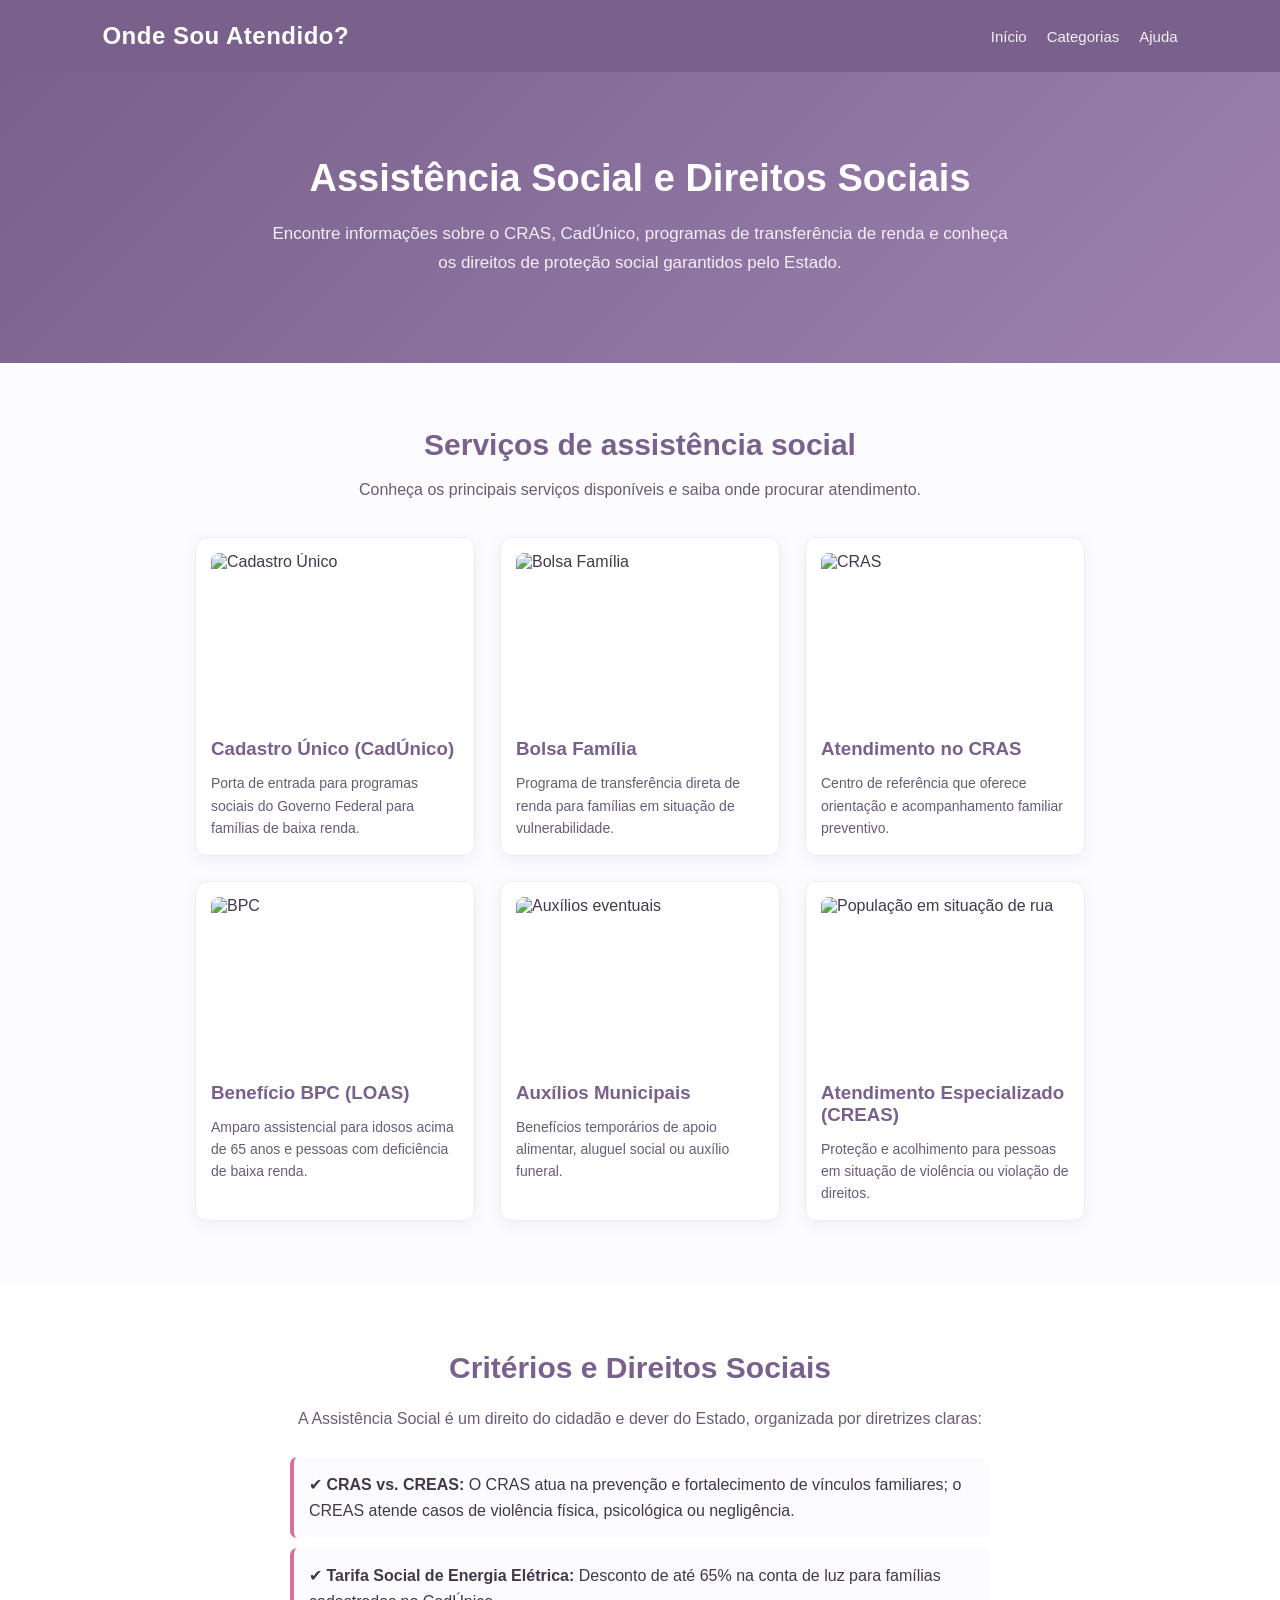
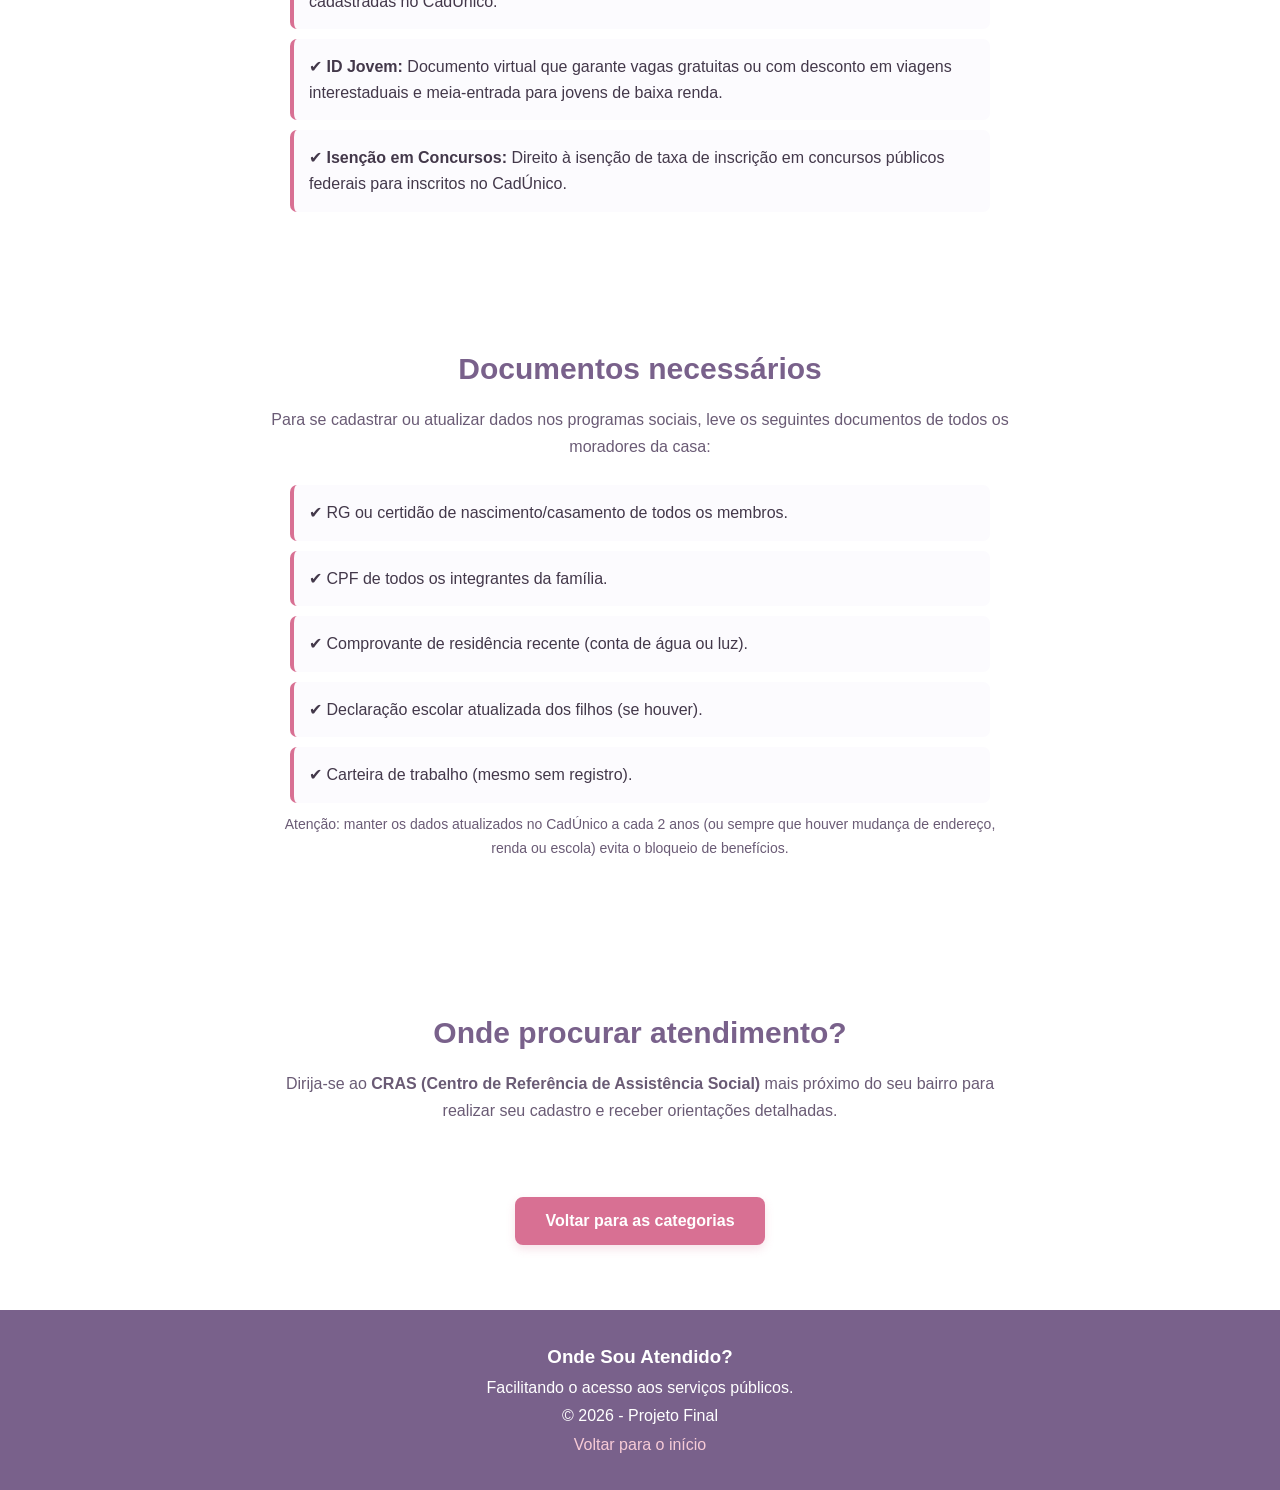
==== assitencia.html @ 51934832 "Atualiza páginas e serviços do projeto" ====
<!DOCTYPE html>
<html lang="pt-BR">

<head>
    <meta charset="UTF-8">
    <meta name="viewport" content="width=device-width, initial-scale=1.0">
    <title>Assistência Social - Onde Sou Atendido?</title>
    <link rel="stylesheet" href="style.css">
</head>

<body>

    <header>
        <div class="logo">Onde Sou Atendido?</div>
        <nav>
            <a href="index.html">Início</a>
            <a href="consultas.html">Categorias</a>
            <a href="ajuda.html">Ajuda</a>
        </nav>
    </header>

    <section class="banner">
        <h1>Assistência Social e Direitos Sociais</h1>
        <p>
            Encontre informações sobre o CRAS, CadÚnico, programas de transferência
            de renda e conheça os direitos de proteção social garantidos pelo Estado.
        </p>
    </section>

    <section class="atendimentos">
        <h2>Serviços de assistência social</h2>
        <p>Conheça os principais serviços disponíveis e saiba onde procurar atendimento.</p>

        <div class="cards">
            <div class="card">
                <img src="imagens/cadunico.jpg" alt="Cadastro Único">
                <h3>Cadastro Único (CadÚnico)</h3>
                <p>Porta de entrada para programas sociais do Governo Federal para famílias de baixa renda.</p>
            </div>
            <div class="card">
                <img src="imagens/bolsafamilia.jpg" alt="Bolsa Família">
                <h3>Bolsa Família</h3>
                <p>Programa de transferência direta de renda para famílias em situação de vulnerabilidade.</p>
            </div>
            <div class="card">
                <img src="imagens/cras.jpg" alt="CRAS">
                <h3>Atendimento no CRAS</h3>
                <p>Centro de referência que oferece orientação e acompanhamento familiar preventivo.</p>
            </div>
            <div class="card">
                <img src="imagens/bpc.jpg" alt="BPC">
                <h3>Benefício BPC (LOAS)</h3>
                <p>Amparo assistencial para idosos acima de 65 anos e pessoas com deficiência de baixa renda.</p>
            </div>
            <div class="card">
                <img src="imagens/auxilio.jpg" alt="Auxílios eventuais">
                <h3>Auxílios Municipais</h3>
                <p>Benefícios temporários de apoio alimentar, aluguel social ou auxílio funeral.</p>
            </div>
            <div class="card">
                <img src="imagens/rua.jpg" alt="População em situação de rua">
                <h3>Atendimento Especializado (CREAS)</h3>
                <p>Proteção e acolhimento para pessoas em situação de violência ou violação de direitos.</p>
            </div>
        </div>
    </section>

    <section class="documentos">
        <h2>Critérios e Direitos Sociais</h2>
        <p>A Assistência Social é um direito do cidadão e dever do Estado, organizada por diretrizes claras:</p>

        <div class="lista-documentos">
            <div>✔ <strong>CRAS vs. CREAS:</strong> O CRAS atua na prevenção e fortalecimento de vínculos familiares; o CREAS atende casos de violência física, psicológica ou negligência.</div>
            <div>✔ <strong>Tarifa Social de Energia Elétrica:</strong> Desconto de até 65% na conta de luz para famílias cadastradas no CadÚnico.</div>
            <div>✔ <strong>ID Jovem:</strong> Documento virtual que garante vagas gratuitas ou com desconto em viagens interestaduais e meia-entrada para jovens de baixa renda.</div>
            <div>✔ <strong>Isenção em Concursos:</strong> Direito à isenção de taxa de inscrição em concursos públicos federais para inscritos no CadÚnico.</div>
        </div>
    </section>

    <section class="documentos">
        <h2>Documentos necessários</h2>
        <p>Para se cadastrar ou atualizar dados nos programas sociais, leve os seguintes documentos de todos os moradores da casa:</p>

        <div class="lista-documentos">
            <div>✔ RG ou certidão de nascimento/casamento de todos os membros.</div>
            <div>✔ CPF de todos os integrantes da família.</div>
            <div>✔ Comprovante de residência recente (conta de água ou luz).</div>
            <div>✔ Declaração escolar atualizada dos filhos (se houver).</div>
            <div>✔ Carteira de trabalho (mesmo sem registro).</div>
        </div>

        <p class="aviso">
            Atenção: manter os dados atualizados no CadÚnico a cada 2 anos (ou sempre que houver mudança de endereço, renda ou escola) evita o bloqueio de benefícios.
        </p>
    </section>

    <section class="orientacao">
        <h2>Onde procurar atendimento?</h2>
        <p>
            Dirija-se ao <strong>CRAS (Centro de Referência de Assistência Social)</strong> mais próximo do seu bairro para realizar seu cadastro e receber orientações detalhadas.
        </p>
        <br>
        <a href="consultas.html" class="botao">Voltar para as categorias</a>
    </section>

    <footer>
        <h3>Onde Sou Atendido?</h3>
        <p>Facilitando o acesso aos serviços públicos.</p>
        <p>© 2026 - Projeto Final</p>
        <a href="index.html">Voltar para o início</a>
    </footer>

</body>
</html>
---- style.css ----
/* =====================================
    1. CONFIGURAÇÕES GERAIS
===================================== */

* {
    margin: 0;
    padding: 0;
    box-sizing: border-box;
    font-family: Arial, sans-serif;
}

html {
    scroll-behavior: smooth;
}

body {
    background: #fcfbfe; /* Branco creme bem suave com toque lilás */
    color: #43384a;
}

img {
    max-width: 100%;
    display: block;
}

a {
    text-decoration: none;
}


/* =====================================
    2. CABEÇALHO E MENU
===================================== */

header {
    background: #79618b; /* Lilás escuro/sofisticado */
    color: white;
    padding: 22px 8%;
    display: flex;
    justify-content: space-between;
    align-items: center;
    flex-wrap: wrap;
    box-shadow: 0 2px 10px rgba(121, 97, 139, 0.15);
}

.logo {
    font-size: 24px;
    font-weight: bold;
    letter-spacing: 0.5px;
}

nav {
    display: flex;
    flex-wrap: wrap;
    gap: 20px;
}

nav a {
    color: #f3eff7;
    font-size: 15px;
    transition: 0.3s;
}

nav a:hover {
    color: #f7cbd7; /* Rosa claro no hover */
}


/* =====================================
    3. BANNERS E APRESENTAÇÕES
===================================== */

.inicio,
.banner {
    background: linear-gradient(135deg, #79618b, #9d82b0); /* Degradê em lilás */
    color: white;
    padding: 85px 8%;
    text-align: center;
}

.inicio h1,
.banner h1 {
    font-size: 38px;
    margin-bottom: 20px;
    font-weight: 700;
}

.inicio p,
.banner p {
    max-width: 750px;
    margin: auto;
    line-height: 1.7;
    font-size: 17px;
    color: #f3eff7;
}


/* =====================================
    4. BOTÕES (TODOS EM ROSA)
===================================== */

.botao,
button,
.formulario button,
.caixa-consulta button,
.caixa button {
    display: inline-block;
    width: 100%; /* Garante largura total nos formulários */
    max-width: 300px; /* Mantém um limite para botões centrais */
    background: #d87093; /* Rosa vibrante e elegante */
    color: #ffffff;
    padding: 15px 30px;
    margin-top: 20px;
    border: none;
    border-radius: 8px;
    font-size: 16px;
    font-weight: bold;
    text-align: center;
    cursor: pointer;
    transition: 0.3s;
    box-shadow: 0 4px 10px rgba(216, 112, 147, 0.2);
}

/* Ajuste específico para a classe .botao para não esticar demais na home */
.botao {
    width: auto;
    max-width: none;
    margin-top: 30px;
}

.botao:hover,
button:hover,
.formulario button:hover,
.caixa-consulta button:hover,
.caixa button:hover {
    background: #c25b7e;
    transform: translateY(-2px);
}


/* =====================================
    5. SEÇÕES DE CONTEÚDO
===================================== */

.sobre,
.beneficios {
    padding: 70px 10%;
    text-align: center;
    background: #ffffff;
}

.sobre h2,
.beneficios h2 {
    color: #79618b;
    font-size: 30px;
    margin-bottom: 20px;
}

.sobre p {
    max-width: 850px;
    margin: auto;
    line-height: 1.8;
    font-size: 17px;
    color: #5c4e66;
}


/* =====================================
    6. COMO FUNCIONA E ORIENTAÇÕES
===================================== */

.como-funciona,
.orientacoes {
    background: #fcfbfe;
    padding: 65px 8%;
    text-align: center;
}

.como-funciona h2,
.orientacoes h2 {
    color: #79618b;
    font-size: 30px;
    margin-bottom: 35px;
}


/* =====================================
    7. CARTÕES E CATEGORIAS
===================================== */

.categorias,
.atendimentos {
    padding: 65px 8%;
    text-align: center;
    background: #fcfbfe;
}

.categorias h2,
.atendimentos h2 {
    color: #79618b;
    font-size: 30px;
    margin-bottom: 15px;
}

.categorias > p,
.atendimentos > p {
    margin-bottom: 35px;
    line-height: 1.6;
    color: #6a5b75;
}

.cards {
    display: flex;
    justify-content: center;
    flex-wrap: wrap;
    gap: 25px;
}

.card {
    background: white;
    width: 280px;
    padding: 15px;
    border-radius: 12px;
    color: #43384a;
    box-shadow: 0 4px 15px rgba(121, 97, 139, 0.08);
    transition: 0.3s;
    overflow: hidden;
    text-align: left;
    border: 1px solid #f0eaf4;
}

.card:hover {
    transform: translateY(-5px);
    box-shadow: 0 8px 22px rgba(121, 97, 139, 0.15);
}

.card img {
    width: 100%;
    height: 170px;
    object-fit: cover;
    border-radius: 8px;
    margin-bottom: 15px;
}

.card h3 {
    color: #79618b;
    margin-bottom: 12px;
}

.card p {
    line-height: 1.6;
    font-size: 14px;
    color: #6a5b75;
}

.icone {
    font-size: 35px;
    margin-bottom: 15px;
}


/* =====================================
    8. CONSULTA E PESQUISA
===================================== */

.consulta,
.pesquisa {
    padding: 75px 8%;
    background: #f4eef8; /* Lilás bem claro de fundo */
    text-align: center;
}

.consulta h2,
.pesquisa h2 {
    color: #79618b;
    font-size: 30px;
    margin-bottom: 15px;
}

.consulta > p,
.pesquisa > p {
    margin-bottom: 25px;
    line-height: 1.6;
    color: #6a5b75;
}

.formulario,
.caixa-consulta,
.caixa {
    background: white;
    max-width: 550px;
    margin: auto;
    padding: 35px;
    border-radius: 12px;
    box-shadow: 0 6px 20px rgba(121, 97, 139, 0.08);
    border: 1px solid #e3d5ed;
}

label {
    display: block;
    text-align: left;
    font-weight: bold;
    margin-bottom: 10px;
    color: #5c4e66;
}

input,
select,
textarea {
    width: 100%;
    padding: 15px;
    margin-bottom: 20px;
    border: 1px solid #d4c5e2;
    border-radius: 7px;
    font-size: 16px;
    background: #fffdfd;
    color: #43384a;
}

input:focus,
select:focus,
textarea:focus {
    outline: none;
    border-color: #9d82b0;
    background: white;
}


/* =====================================
    9. PÁGINAS DE CONTEÚDO E DOCUMENTOS
===================================== */

.documentos,
.orientacao {
    padding: 65px 8%;
    text-align: center;
    background: white;
}

.documentos h2,
.orientacao h2 {
    color: #79618b;
    font-size: 30px;
    margin-bottom: 20px;
}

.documentos p,
.orientacao p {
    max-width: 750px;
    margin: 0 auto 25px;
    line-height: 1.7;
    color: #6a5b75;
}

.lista-documentos {
    max-width: 700px;
    margin: auto;
    text-align: left;
}

.lista-documentos div {
    background: #fcfbfe;
    padding: 15px;
    margin-bottom: 10px;
    border-radius: 7px;
    line-height: 1.6;
    border-left: 4px solid #d87093; /* Detalhe em rosa */
    color: #43384a;
}

.aviso {
    color: #7d6e87;
    font-size: 14px;
    margin-top: 25px;
}


/* =====================================
    10. RESULTADOS DAS CONSULTAS
===================================== */

.resultados {
    padding: 65px 8%;
    text-align: center;
}

.resultados h1,
.resultados h2 {
    color: #79618b;
    margin-bottom: 20px;
}

.resultado-card {
    background: white;
    max-width: 850px;
    margin: 20px auto;
    padding: 20px;
    border-radius: 12px;
    display: flex;
    align-items: center;
    gap: 20px;
    text-align: left;
    box-shadow: 0 4px 15px rgba(121, 97, 139, 0.08);
    border: 1px solid #f0eaf4;
}

.resultado-card img {
    width: 160px;
    height: 120px;
    object-fit: cover;
    border-radius: 8px;
}

.resultado-card h3 {
    color: #79618b;
    margin-bottom: 10px;
}

.resultado-card p {
    line-height: 1.7;
    color: #6a5b75;
}

.resultado-card a {
    color: #d87093;
    font-weight: bold;
}


/* =====================================
    11. RODAPÉ
===================================== */

footer {
    background: #79618b;
    color: white;
    text-align: center;
    padding: 30px;
    line-height: 1.8;
}

footer a {
    color: #f7cbd7;
    text-decoration: none;
}

footer a:hover {
    text-decoration: underline;
}


/* =====================================
    12. RESPONSIVIDADE
===================================== */

@media (max-width: 700px) {

    header {
        flex-direction: column;
        gap: 20px;
        text-align: center;
    }

    nav {
        justify-content: center;
        gap: 15px;
    }

    nav a {
        font-size: 13px;
    }

    .inicio h1,
    .banner h1 {
        font-size: 28px;
    }

    .inicio p,
    .banner p {
        font-size: 16px;
    }

    .card {
        width: 100%;
    }

    .formulario,
    .caixa-consulta,
    .caixa {
        padding: 25px;
    }

    .resultado-card {
        flex-direction: column;
        text-align: center;
    }

    .resultado-card img {
        width: 100%;
        height: 190px;
    }

}
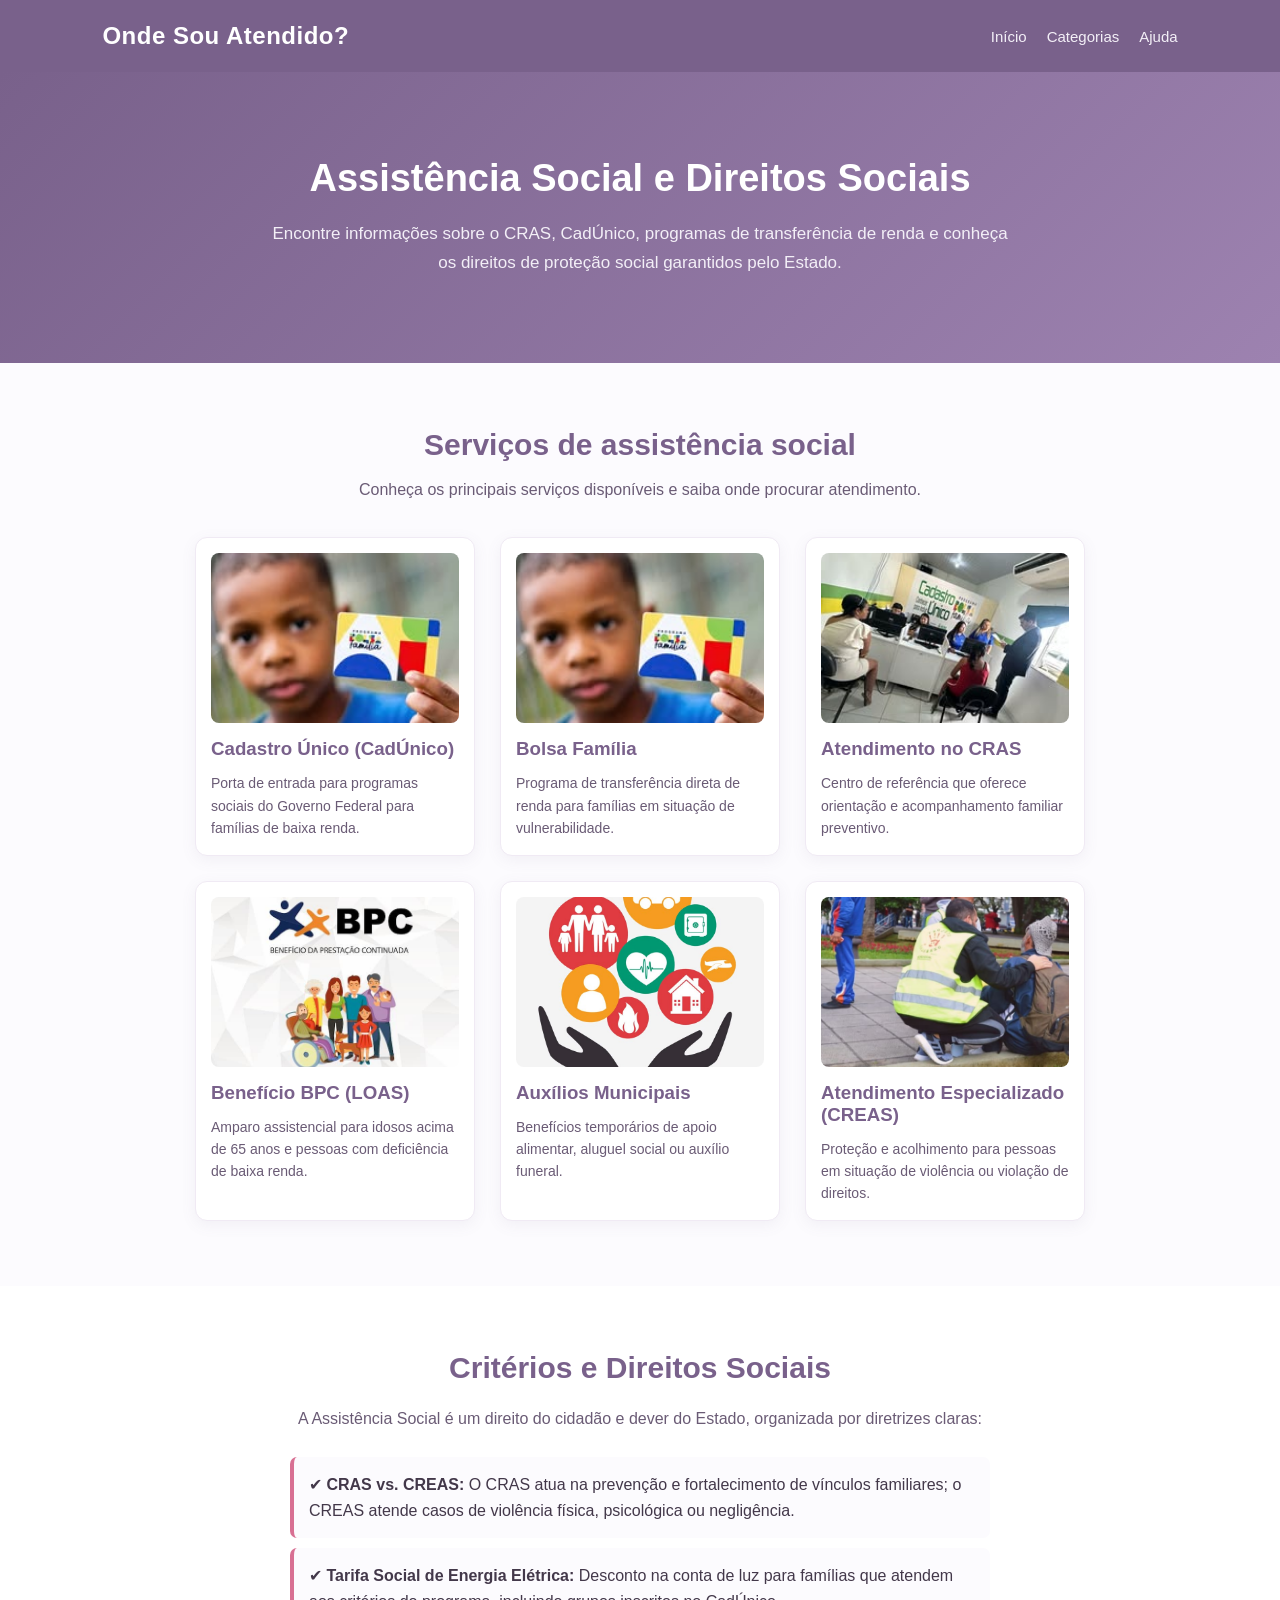
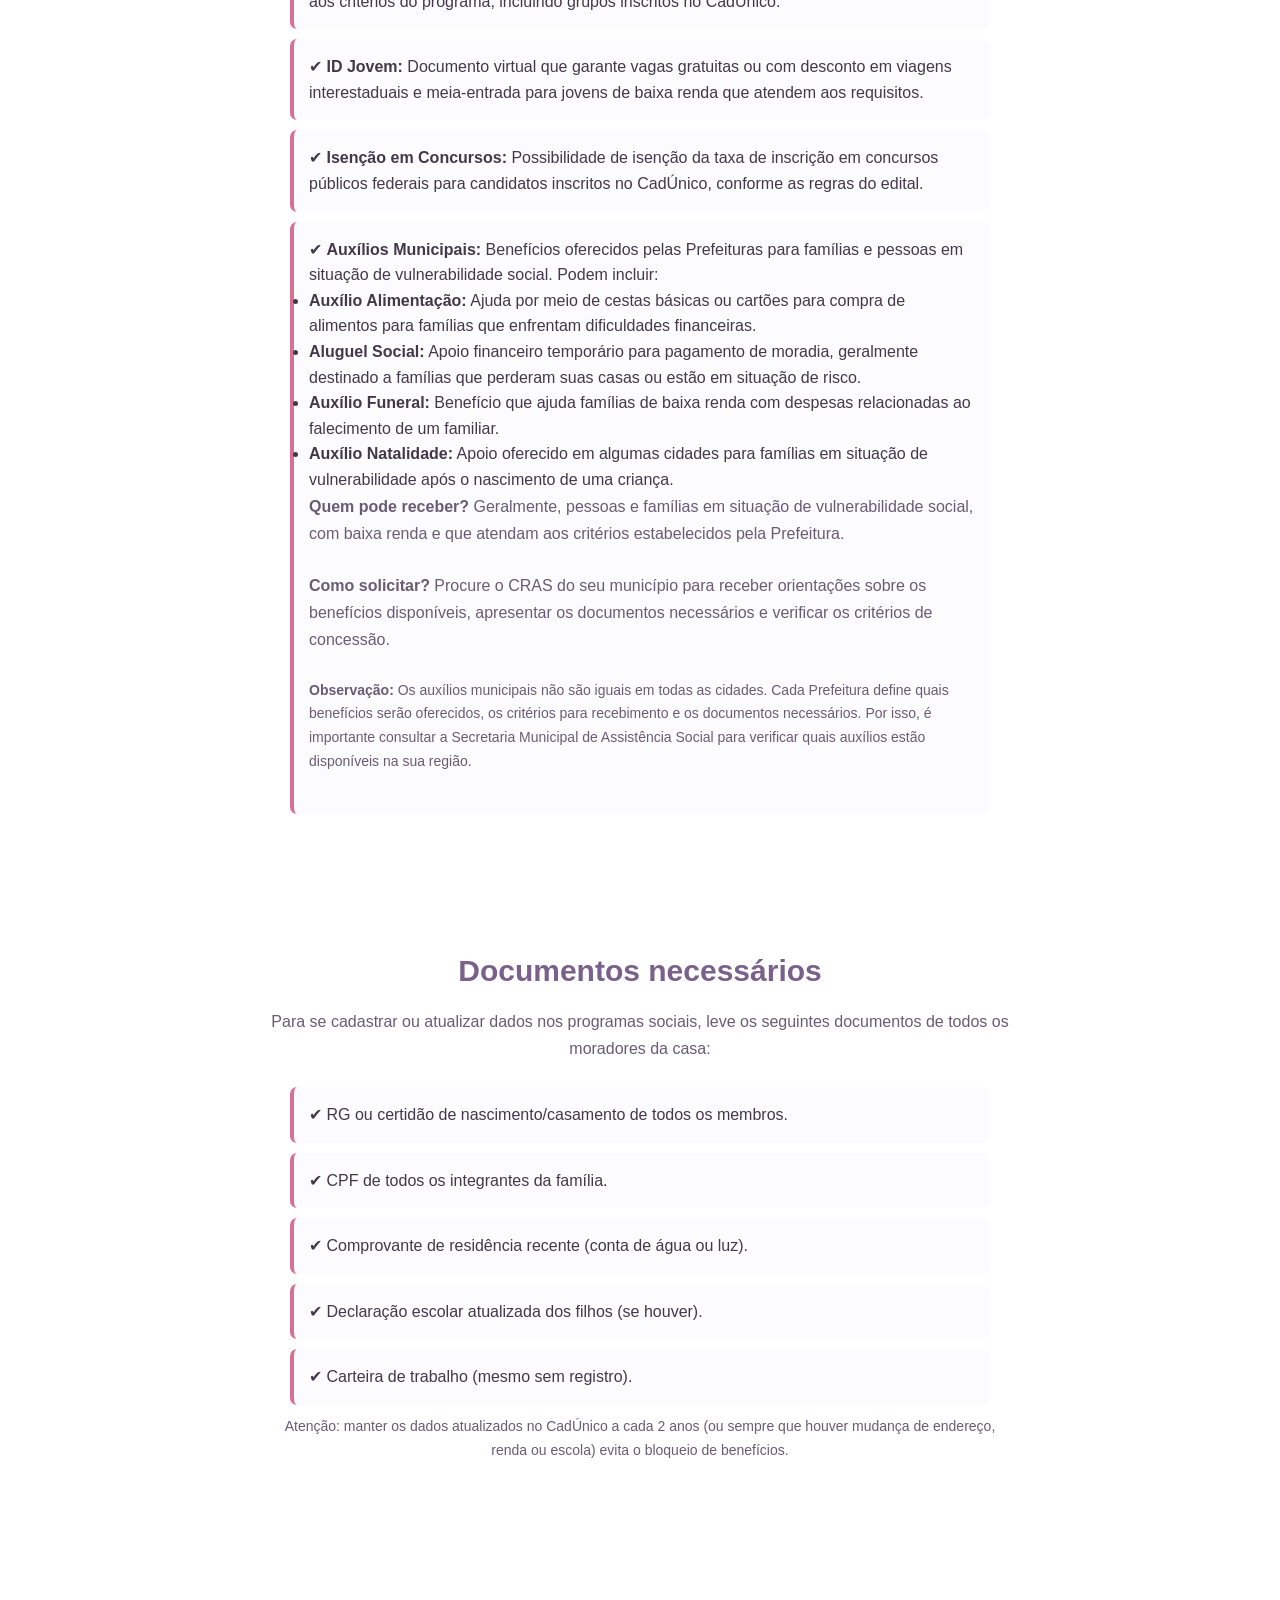
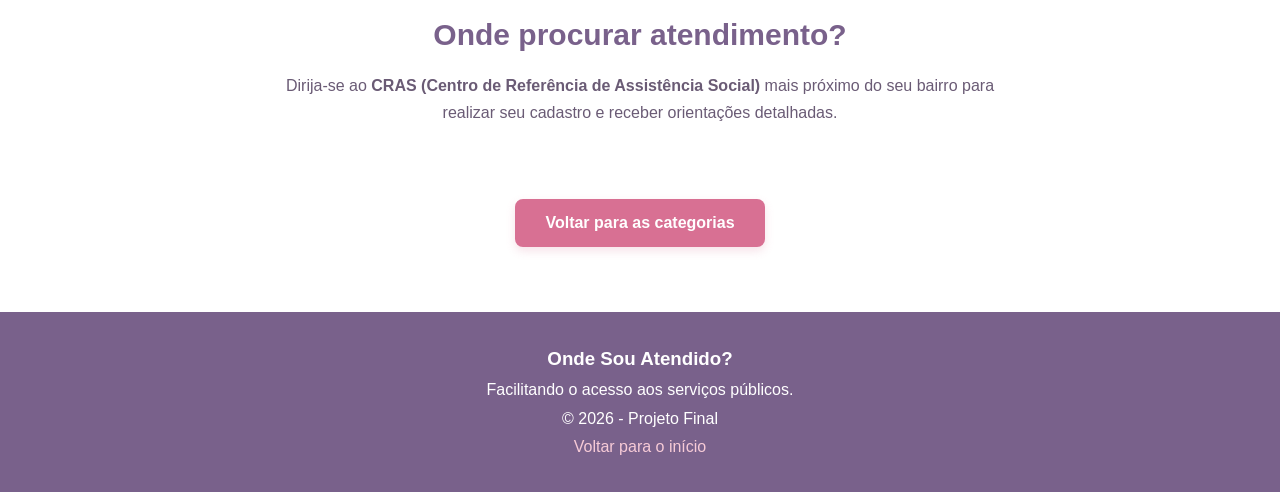
==== commit 737b90d9: "Atualiza projeto Onde Sou Atendido" ====
--- a/assitencia.html
+++ b/assitencia.html
@@ -1,3 +1,4 @@
+
 <!DOCTYPE html>
 <html lang="pt-BR">
 
@@ -32,36 +33,43 @@
         <p>Conheça os principais serviços disponíveis e saiba onde procurar atendimento.</p>
 
         <div class="cards">
+
             <div class="card">
-                <img src="imagens/cadunico.jpg" alt="Cadastro Único">
+                <img src="imagens/Caixa começa a pagar Bolsa Família de junho.jpeg" alt="Cadastro Único">
                 <h3>Cadastro Único (CadÚnico)</h3>
                 <p>Porta de entrada para programas sociais do Governo Federal para famílias de baixa renda.</p>
             </div>
+
             <div class="card">
-                <img src="imagens/bolsafamilia.jpg" alt="Bolsa Família">
+                <img src="imagens/Caixa começa a pagar Bolsa Família de junho.jpeg" alt="Bolsa Família">
                 <h3>Bolsa Família</h3>
                 <p>Programa de transferência direta de renda para famílias em situação de vulnerabilidade.</p>
             </div>
+
             <div class="card">
-                <img src="imagens/cras.jpg" alt="CRAS">
+                <img src="imagens/Cras e Creas de Atalaia do Norte passam por___.jpeg" alt="CRAS">
                 <h3>Atendimento no CRAS</h3>
                 <p>Centro de referência que oferece orientação e acompanhamento familiar preventivo.</p>
             </div>
+
             <div class="card">
-                <img src="imagens/bpc.jpg" alt="BPC">
+                <img src="imagens/Benefício de Prestação Continuada (BPC) – O que é, Quem tem Direito_.jpeg" alt="BPC">
                 <h3>Benefício BPC (LOAS)</h3>
                 <p>Amparo assistencial para idosos acima de 65 anos e pessoas com deficiência de baixa renda.</p>
             </div>
+
             <div class="card">
-                <img src="imagens/auxilio.jpg" alt="Auxílios eventuais">
+                <img src="imagens/download (6).jpeg" alt="Auxílios municipais">
                 <h3>Auxílios Municipais</h3>
                 <p>Benefícios temporários de apoio alimentar, aluguel social ou auxílio funeral.</p>
             </div>
+
             <div class="card">
-                <img src="imagens/rua.jpg" alt="População em situação de rua">
+                <img src="imagens/Cuidar, acompanhar e promover_ projeto faz a diferença na vida de pessoas em situação de rua.jpeg" alt="População em situação de rua">
                 <h3>Atendimento Especializado (CREAS)</h3>
                 <p>Proteção e acolhimento para pessoas em situação de violência ou violação de direitos.</p>
             </div>
+
         </div>
     </section>
 
@@ -70,10 +78,69 @@
         <p>A Assistência Social é um direito do cidadão e dever do Estado, organizada por diretrizes claras:</p>
 
         <div class="lista-documentos">
-            <div>✔ <strong>CRAS vs. CREAS:</strong> O CRAS atua na prevenção e fortalecimento de vínculos familiares; o CREAS atende casos de violência física, psicológica ou negligência.</div>
-            <div>✔ <strong>Tarifa Social de Energia Elétrica:</strong> Desconto de até 65% na conta de luz para famílias cadastradas no CadÚnico.</div>
-            <div>✔ <strong>ID Jovem:</strong> Documento virtual que garante vagas gratuitas ou com desconto em viagens interestaduais e meia-entrada para jovens de baixa renda.</div>
-            <div>✔ <strong>Isenção em Concursos:</strong> Direito à isenção de taxa de inscrição em concursos públicos federais para inscritos no CadÚnico.</div>
+
+            <div>
+                ✔ <strong>CRAS vs. CREAS:</strong>
+                O CRAS atua na prevenção e fortalecimento de vínculos familiares; o CREAS atende casos de violência física, psicológica ou negligência.
+            </div>
+
+            <div>
+                ✔ <strong>Tarifa Social de Energia Elétrica:</strong>
+                Desconto na conta de luz para famílias que atendem aos critérios do programa, incluindo grupos inscritos no CadÚnico.
+            </div>
+
+            <div>
+                ✔ <strong>ID Jovem:</strong>
+                Documento virtual que garante vagas gratuitas ou com desconto em viagens interestaduais e meia-entrada para jovens de baixa renda que atendem aos requisitos.
+            </div>
+
+            <div>
+                ✔ <strong>Isenção em Concursos:</strong>
+                Possibilidade de isenção da taxa de inscrição em concursos públicos federais para candidatos inscritos no CadÚnico, conforme as regras do edital.
+            </div>
+
+            <div>
+                ✔ <strong>Auxílios Municipais:</strong>
+                Benefícios oferecidos pelas Prefeituras para famílias e pessoas em situação de vulnerabilidade social. Podem incluir:
+
+                <ul>
+                    <li>
+                        <strong>Auxílio Alimentação:</strong>
+                        Ajuda por meio de cestas básicas ou cartões para compra de alimentos para famílias que enfrentam dificuldades financeiras.
+                    </li>
+
+                    <li>
+                        <strong>Aluguel Social:</strong>
+                        Apoio financeiro temporário para pagamento de moradia, geralmente destinado a famílias que perderam suas casas ou estão em situação de risco.
+                    </li>
+
+                    <li>
+                        <strong>Auxílio Funeral:</strong>
+                        Benefício que ajuda famílias de baixa renda com despesas relacionadas ao falecimento de um familiar.
+                    </li>
+
+                    <li>
+                        <strong>Auxílio Natalidade:</strong>
+                        Apoio oferecido em algumas cidades para famílias em situação de vulnerabilidade após o nascimento de uma criança.
+                    </li>
+                </ul>
+
+                <p>
+                    <strong>Quem pode receber?</strong>
+                    Geralmente, pessoas e famílias em situação de vulnerabilidade social, com baixa renda e que atendam aos critérios estabelecidos pela Prefeitura.
+                </p>
+
+                <p>
+                    <strong>Como solicitar?</strong>
+                    Procure o CRAS do seu município para receber orientações sobre os benefícios disponíveis, apresentar os documentos necessários e verificar os critérios de concessão.
+                </p>
+
+                <p class="aviso">
+                    <strong>Observação:</strong>
+                    Os auxílios municipais não são iguais em todas as cidades. Cada Prefeitura define quais benefícios serão oferecidos, os critérios para recebimento e os documentos necessários. Por isso, é importante consultar a Secretaria Municipal de Assistência Social para verificar quais auxílios estão disponíveis na sua região.
+                </p>
+            </div>
+
         </div>
     </section>
 
@@ -82,11 +149,13 @@
         <p>Para se cadastrar ou atualizar dados nos programas sociais, leve os seguintes documentos de todos os moradores da casa:</p>
 
         <div class="lista-documentos">
+
             <div>✔ RG ou certidão de nascimento/casamento de todos os membros.</div>
             <div>✔ CPF de todos os integrantes da família.</div>
             <div>✔ Comprovante de residência recente (conta de água ou luz).</div>
             <div>✔ Declaração escolar atualizada dos filhos (se houver).</div>
             <div>✔ Carteira de trabalho (mesmo sem registro).</div>
+
         </div>
 
         <p class="aviso">
@@ -97,9 +166,12 @@
     <section class="orientacao">
         <h2>Onde procurar atendimento?</h2>
         <p>
-            Dirija-se ao <strong>CRAS (Centro de Referência de Assistência Social)</strong> mais próximo do seu bairro para realizar seu cadastro e receber orientações detalhadas.
+            Dirija-se ao <strong>CRAS (Centro de Referência de Assistência Social)</strong>
+            mais próximo do seu bairro para realizar seu cadastro e receber orientações detalhadas.
         </p>
+
         <br>
+
         <a href="consultas.html" class="botao">Voltar para as categorias</a>
     </section>
 
@@ -111,4 +183,4 @@
     </footer>
 
 </body>
-</html>+</html>
